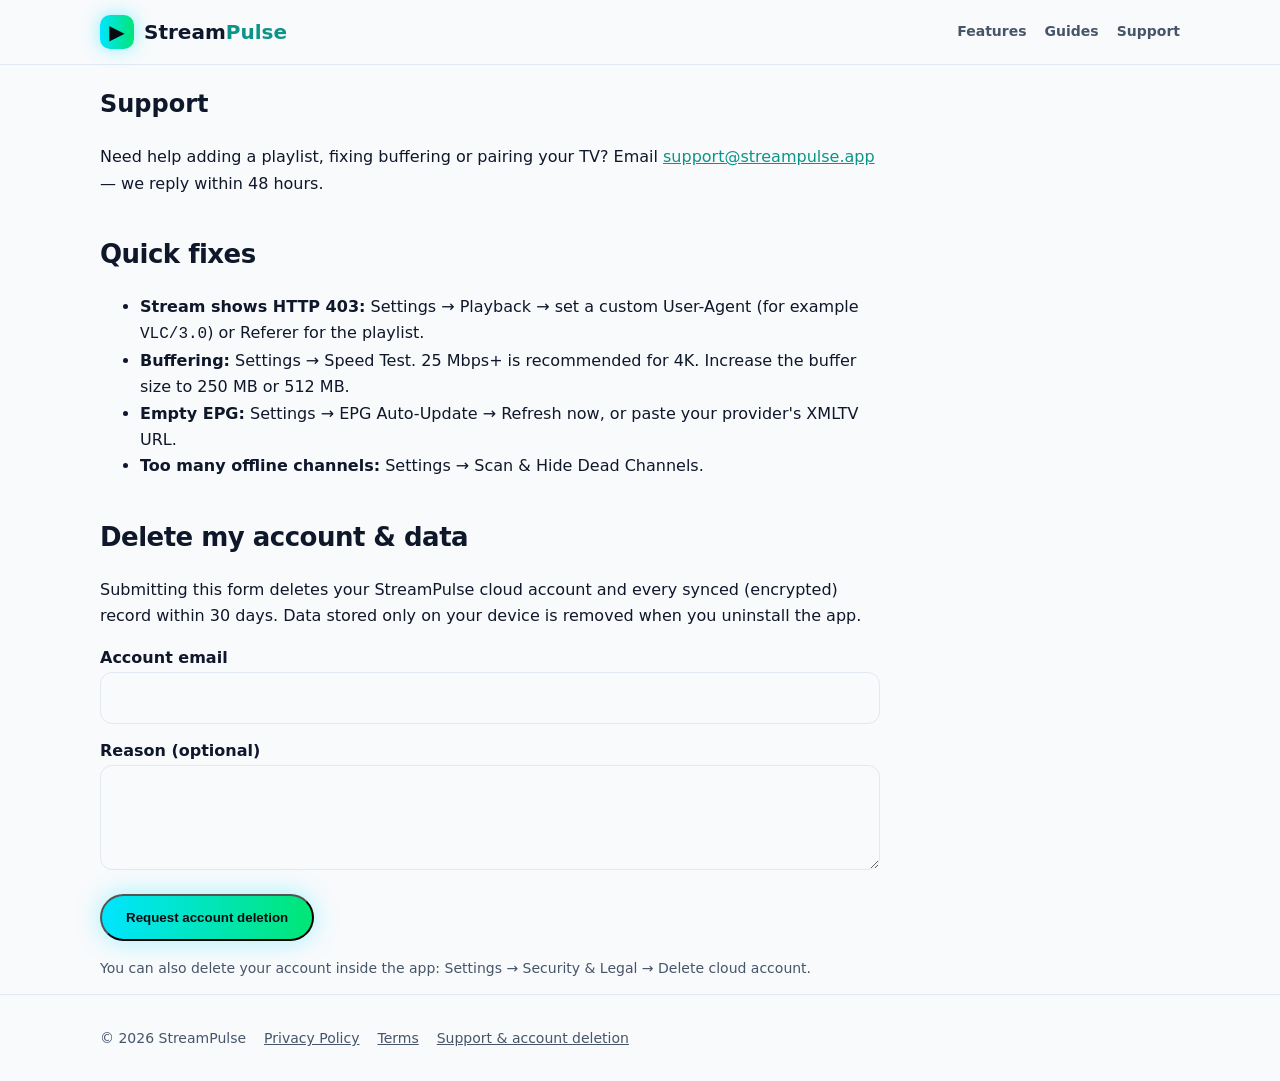
==== support.html @ 14eb7f51 "StreamPulse website: landing page, guides, legal and store files Co-Authored-By: Claude Opus 5.5 <no" ====
<!doctype html>
<html lang="en"><head><meta charset="utf-8"><meta name="viewport" content="width=device-width,initial-scale=1">
<title>Support & Account Deletion | StreamPulse</title><meta name="description" content="Get help with StreamPulse or delete your account.">
<link rel="canonical" href="https://sunilkumar101.github.io/streampulse-web/support.html"><meta name="theme-color" content="#080A0F">
<link rel="stylesheet" href="assets/site.css"></head><body>
<header class="top"><div class="wrap"><a class="brand" href="./"><i>▶</i><span>Stream<b>Pulse</b></span></a>
<nav><a href="./#features">Features</a><a href="guides/">Guides</a><a href="support.html">Support</a></nav></div></header>
<main class="wrap"><article>
<h1>Support</h1>
<p>Need help adding a playlist, fixing buffering or pairing your TV? Email <a href="mailto:support@streampulse.app">support@streampulse.app</a> — we reply within 48 hours.</p>
<h2>Quick fixes</h2>
<ul>
<li><b>Stream shows HTTP 403:</b> Settings → Playback → set a custom User-Agent (for example <code>VLC/3.0</code>) or Referer for the playlist.</li>
<li><b>Buffering:</b> Settings → Speed Test. 25 Mbps+ is recommended for 4K. Increase the buffer size to 250 MB or 512 MB.</li>
<li><b>Empty EPG:</b> Settings → EPG Auto-Update → Refresh now, or paste your provider's XMLTV URL.</li>
<li><b>Too many offline channels:</b> Settings → Scan &amp; Hide Dead Channels.</li>
</ul>
<h2 id="delete">Delete my account &amp; data</h2>
<p>Submitting this form deletes your StreamPulse cloud account and every synced (encrypted) record within 30 days. Data stored only on your device is removed when you uninstall the app.</p>
<form action="mailto:support@streampulse.app" method="post" enctype="text/plain">
<label for="email">Account email</label><input id="email" name="email" type="email" required>
<label for="reason">Reason (optional)</label><textarea id="reason" name="reason" rows="3"></textarea>
<input type="hidden" name="request" value="DELETE_ACCOUNT">
<p><button class="btn neon" type="submit">Request account deletion</button></p>
</form>
<p class="legal">You can also delete your account inside the app: Settings → Security &amp; Legal → Delete cloud account.</p>
</article></main>
<footer><div class="wrap"><span>© 2026 StreamPulse</span><a href="privacy-policy.html">Privacy Policy</a>
<a href="terms.html">Terms</a><a href="support.html">Support &amp; account deletion</a></div></footer></body></html>
---- assets/site.css ----
:root{--bg:#080A0F;--surface:#121621;--text:#F8FAFC;--muted:#94A3B8;--border:rgba(255,255,255,.08);--emerald:#00E676;--cyan:#00E5FF;--gold:#F5C518}
@media (prefers-color-scheme:light){:root{--bg:#F8FAFC;--surface:#FFFFFF;--text:#0F172A;--muted:#475569;--border:#E2E8F0;--emerald:#0D9488;--cyan:#0D9488}}
*{box-sizing:border-box}html{scroll-behavior:smooth}
body{margin:0;background:var(--bg);color:var(--text);font:16px/1.65 Inter,system-ui,-apple-system,Segoe UI,Roboto,sans-serif}
a{color:var(--cyan)}img{max-width:100%;height:auto}
.wrap{max-width:1120px;margin:0 auto;padding:0 20px}
header.top{position:sticky;top:0;z-index:5;background:color-mix(in srgb,var(--bg) 88%,transparent);backdrop-filter:blur(12px);border-bottom:1px solid var(--border)}
header.top .wrap{display:flex;align-items:center;gap:16px;height:64px}
.brand{display:flex;align-items:center;gap:10px;font-weight:800;font-size:20px;color:var(--text);text-decoration:none}
.brand i{width:34px;height:34px;border-radius:10px;background:linear-gradient(90deg,#00E5FF,#00E676);display:grid;place-items:center;color:#080A0F;font-style:normal;box-shadow:0 0 18px rgba(0,229,255,.45)}
.brand b{color:var(--cyan)}
nav{margin-left:auto;display:flex;gap:18px;flex-wrap:wrap}nav a{color:var(--muted);text-decoration:none;font-weight:600;font-size:14px}nav a:hover{color:var(--text)}
.hero{padding:72px 0 40px;background:radial-gradient(60% 50% at 70% 10%,rgba(180,83,9,.25),transparent 70%)}
.hero h1{font-size:clamp(34px,6vw,60px);line-height:1.08;margin:12px 0 16px;letter-spacing:-.03em}
.hero p.lead{font-size:19px;color:var(--muted);max-width:640px}
.pill{display:inline-flex;gap:8px;align-items:center;padding:6px 14px;border-radius:999px;background:var(--surface);border:1px solid var(--border);font-size:12px;font-weight:800;letter-spacing:.06em;color:var(--emerald)}
.cta{display:flex;gap:12px;flex-wrap:wrap;margin-top:28px}
.btn{display:inline-flex;align-items:center;gap:10px;padding:14px 24px;border-radius:999px;font-weight:800;text-decoration:none}
.btn.neon{background:linear-gradient(90deg,#00E5FF,#00E676);color:#080A0F;box-shadow:0 0 24px rgba(0,229,255,.35)}
.btn.ghost{border:1px solid var(--border);color:var(--text)}
.grid{display:grid;gap:16px;grid-template-columns:repeat(auto-fit,minmax(240px,1fr))}
.card{background:var(--surface);border:1px solid var(--border);border-radius:20px;padding:22px}
.card h3{margin:.2em 0 .4em}
.bento{border-radius:20px;padding:22px;color:#fff;min-height:140px}
.b1{background:linear-gradient(135deg,#B45309,#451A03)}.b2{background:linear-gradient(135deg,#1D4ED8,#172554)}.b3{background:linear-gradient(135deg,#7E22CE,#3B0764)}.b4{background:linear-gradient(135deg,#BE123C,#4C0519)}.b5{background:linear-gradient(135deg,#047857,#064E3B)}
section{padding:48px 0}h2{font-size:clamp(26px,4vw,38px);letter-spacing:-.02em;margin:0 0 18px}
details{background:var(--surface);border:1px solid var(--border);border-radius:16px;padding:16px 20px;margin:10px 0}summary{cursor:pointer;font-weight:700}
.legal{color:var(--muted);font-size:14px}
article{max-width:780px}article h2{font-size:26px;margin-top:36px}
table{width:100%;border-collapse:collapse}th,td{text-align:left;padding:10px;border-bottom:1px solid var(--border)}
form label{display:block;font-weight:600;margin-top:14px}form input,form textarea,form select{width:100%;padding:12px;border-radius:12px;border:1px solid var(--border);background:var(--bg);color:var(--text);font:inherit}
footer{border-top:1px solid var(--border);padding:32px 0;color:var(--muted);font-size:14px}footer .wrap{display:flex;gap:18px;flex-wrap:wrap}footer a{color:var(--muted)}
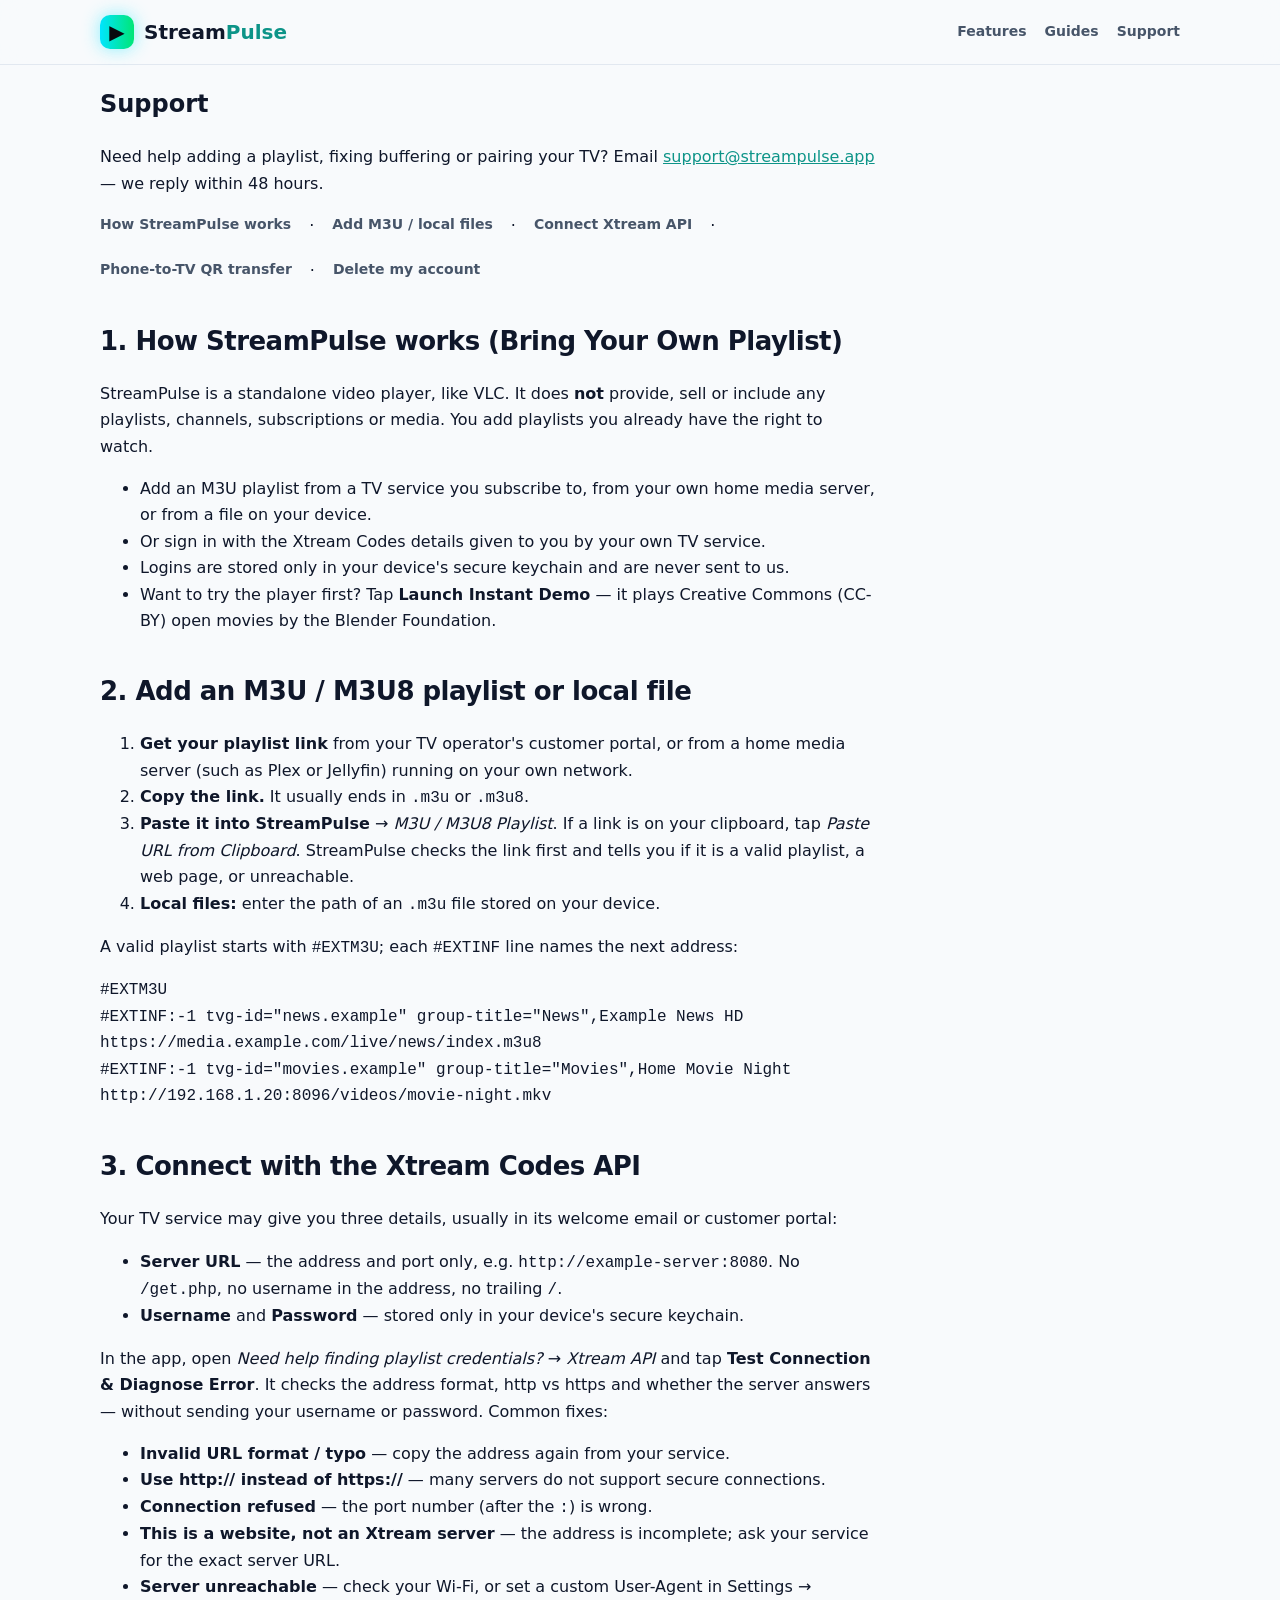
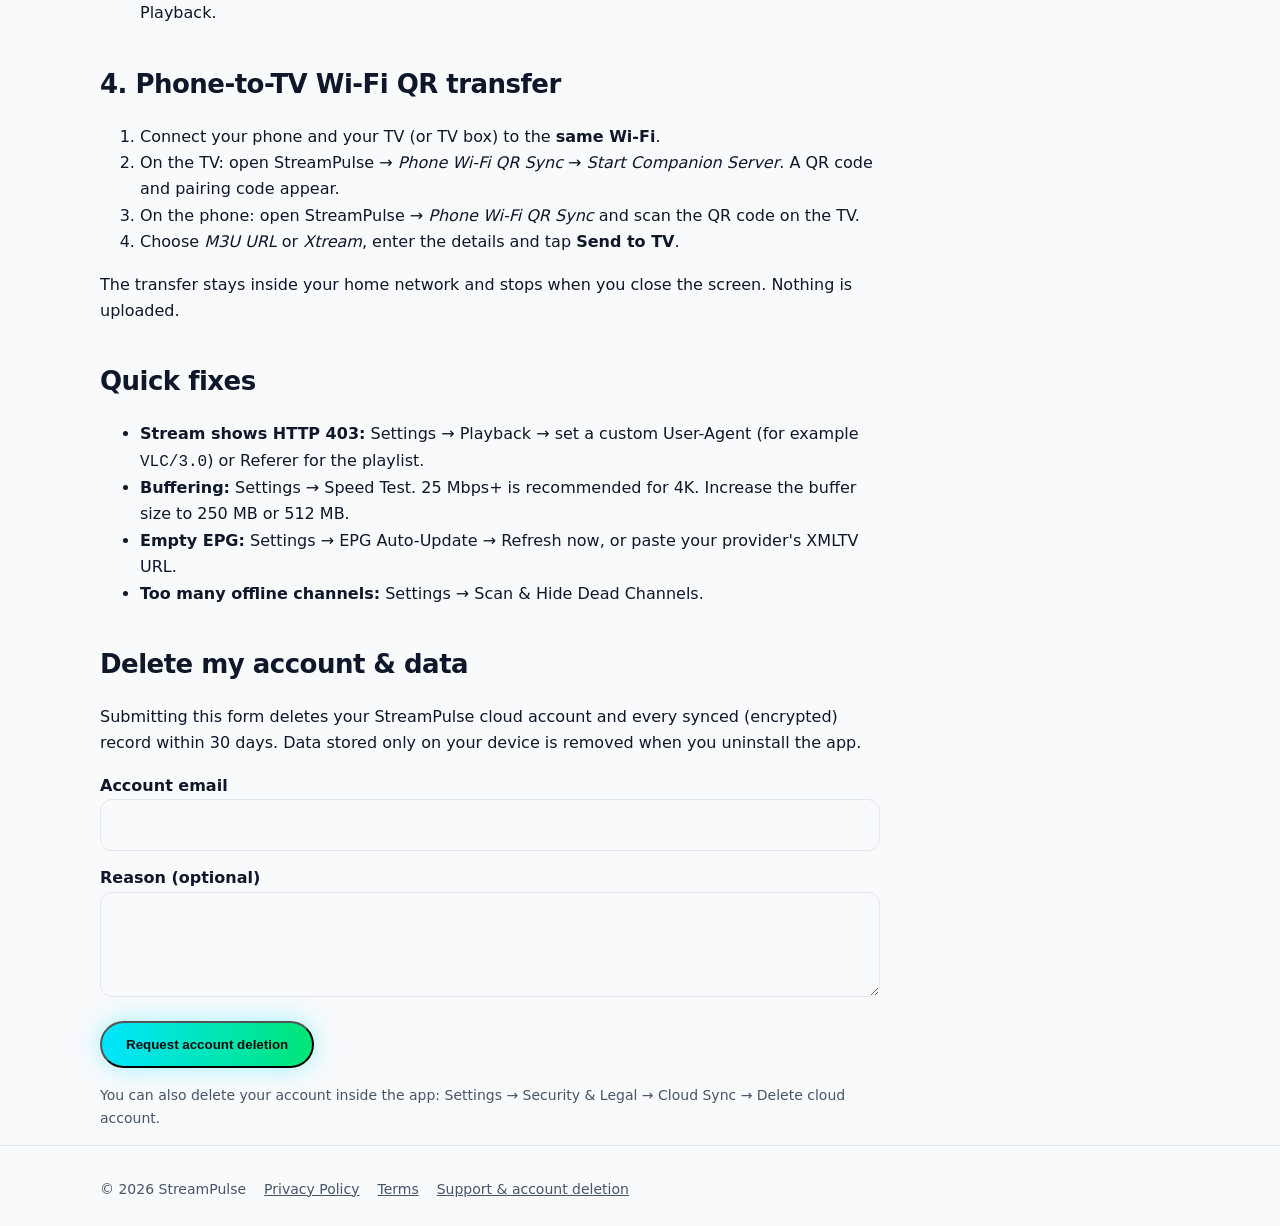
==== commit 591e3436: "Support: 4-part setup guide; terms: demo is Blender CC-BY only - support.html: How StreamPulse works" ====
--- a/support.html
+++ b/support.html
@@ -8,6 +8,54 @@
 <main class="wrap"><article>
 <h1>Support</h1>
 <p>Need help adding a playlist, fixing buffering or pairing your TV? Email <a href="mailto:support@streampulse.app">support@streampulse.app</a> — we reply within 48 hours.</p>
+<nav class="toc"><a href="#how-it-works">How StreamPulse works</a> · <a href="#m3u">Add M3U / local files</a> · <a href="#xtream">Connect Xtream API</a> · <a href="#phone-to-tv">Phone-to-TV QR transfer</a> · <a href="#delete">Delete my account</a></nav>
+
+<h2 id="how-it-works">1. How StreamPulse works (Bring Your Own Playlist)</h2>
+<p>StreamPulse is a standalone video player, like VLC. It does <b>not</b> provide, sell or include any playlists, channels, subscriptions or media. You add playlists you already have the right to watch.</p>
+<ul>
+<li>Add an M3U playlist from a TV service you subscribe to, from your own home media server, or from a file on your device.</li>
+<li>Or sign in with the Xtream Codes details given to you by your own TV service.</li>
+<li>Logins are stored only in your device's secure keychain and are never sent to us.</li>
+<li>Want to try the player first? Tap <b>Launch Instant Demo</b> — it plays Creative Commons (CC-BY) open movies by the Blender Foundation.</li>
+</ul>
+
+<h2 id="m3u">2. Add an M3U / M3U8 playlist or local file</h2>
+<ol>
+<li><b>Get your playlist link</b> from your TV operator's customer portal, or from a home media server (such as Plex or Jellyfin) running on your own network.</li>
+<li><b>Copy the link.</b> It usually ends in <code>.m3u</code> or <code>.m3u8</code>.</li>
+<li><b>Paste it into StreamPulse</b> → <i>M3U / M3U8 Playlist</i>. If a link is on your clipboard, tap <i>Paste URL from Clipboard</i>. StreamPulse checks the link first and tells you if it is a valid playlist, a web page, or unreachable.</li>
+<li><b>Local files:</b> enter the path of an <code>.m3u</code> file stored on your device.</li>
+</ol>
+<p>A valid playlist starts with <code>#EXTM3U</code>; each <code>#EXTINF</code> line names the next address:</p>
+<pre><code>#EXTM3U
+#EXTINF:-1 tvg-id="news.example" group-title="News",Example News HD
+https://media.example.com/live/news/index.m3u8
+#EXTINF:-1 tvg-id="movies.example" group-title="Movies",Home Movie Night
+http://192.168.1.20:8096/videos/movie-night.mkv</code></pre>
+
+<h2 id="xtream">3. Connect with the Xtream Codes API</h2>
+<p>Your TV service may give you three details, usually in its welcome email or customer portal:</p>
+<ul>
+<li><b>Server URL</b> — the address and port only, e.g. <code>http://example-server:8080</code>. No <code>/get.php</code>, no username in the address, no trailing <code>/</code>.</li>
+<li><b>Username</b> and <b>Password</b> — stored only in your device's secure keychain.</li>
+</ul>
+<p>In the app, open <i>Need help finding playlist credentials?</i> → <i>Xtream API</i> and tap <b>Test Connection &amp; Diagnose Error</b>. It checks the address format, http vs https and whether the server answers — without sending your username or password. Common fixes:</p>
+<ul>
+<li><b>Invalid URL format / typo</b> — copy the address again from your service.</li>
+<li><b>Use http:// instead of https://</b> — many servers do not support secure connections.</li>
+<li><b>Connection refused</b> — the port number (after the <code>:</code>) is wrong.</li>
+<li><b>This is a website, not an Xtream server</b> — the address is incomplete; ask your service for the exact server URL.</li>
+<li><b>Server unreachable</b> — check your Wi-Fi, or set a custom User-Agent in Settings → Playback.</li>
+</ul>
+
+<h2 id="phone-to-tv">4. Phone-to-TV Wi-Fi QR transfer</h2>
+<ol>
+<li>Connect your phone and your TV (or TV box) to the <b>same Wi-Fi</b>.</li>
+<li>On the TV: open StreamPulse → <i>Phone Wi-Fi QR Sync</i> → <i>Start Companion Server</i>. A QR code and pairing code appear.</li>
+<li>On the phone: open StreamPulse → <i>Phone Wi-Fi QR Sync</i> and scan the QR code on the TV.</li>
+<li>Choose <i>M3U URL</i> or <i>Xtream</i>, enter the details and tap <b>Send to TV</b>.</li>
+</ol>
+<p>The transfer stays inside your home network and stops when you close the screen. Nothing is uploaded.</p>
 <h2>Quick fixes</h2>
 <ul>
 <li><b>Stream shows HTTP 403:</b> Settings → Playback → set a custom User-Agent (for example <code>VLC/3.0</code>) or Referer for the playlist.</li>
@@ -23,7 +71,7 @@
 <input type="hidden" name="request" value="DELETE_ACCOUNT">
 <p><button class="btn neon" type="submit">Request account deletion</button></p>
 </form>
-<p class="legal">You can also delete your account inside the app: Settings → Security &amp; Legal → Delete cloud account.</p>
+<p class="legal">You can also delete your account inside the app: Settings → Security &amp; Legal → Cloud Sync → Delete cloud account.</p>
 </article></main>
 <footer><div class="wrap"><span>© 2026 StreamPulse</span><a href="privacy-policy.html">Privacy Policy</a>
 <a href="terms.html">Terms</a><a href="support.html">Support &amp; account deletion</a></div></footer></body></html>
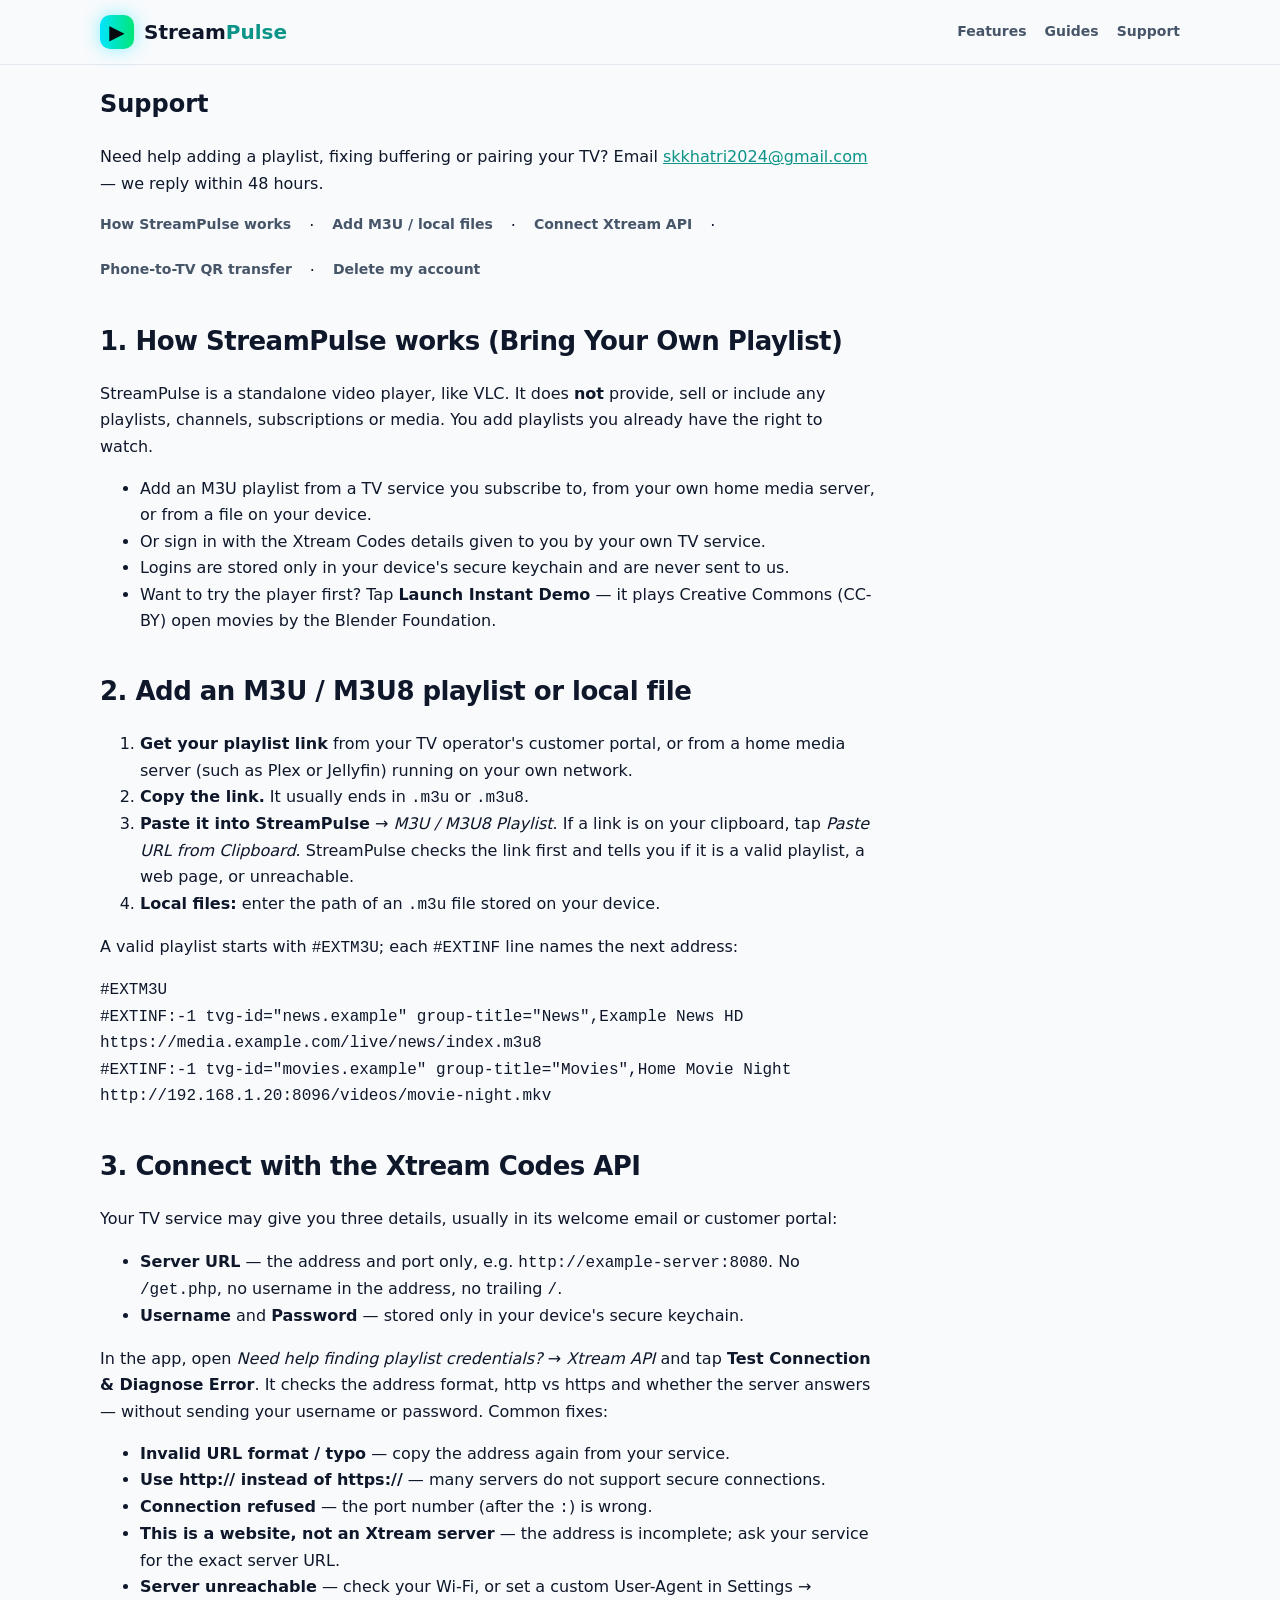
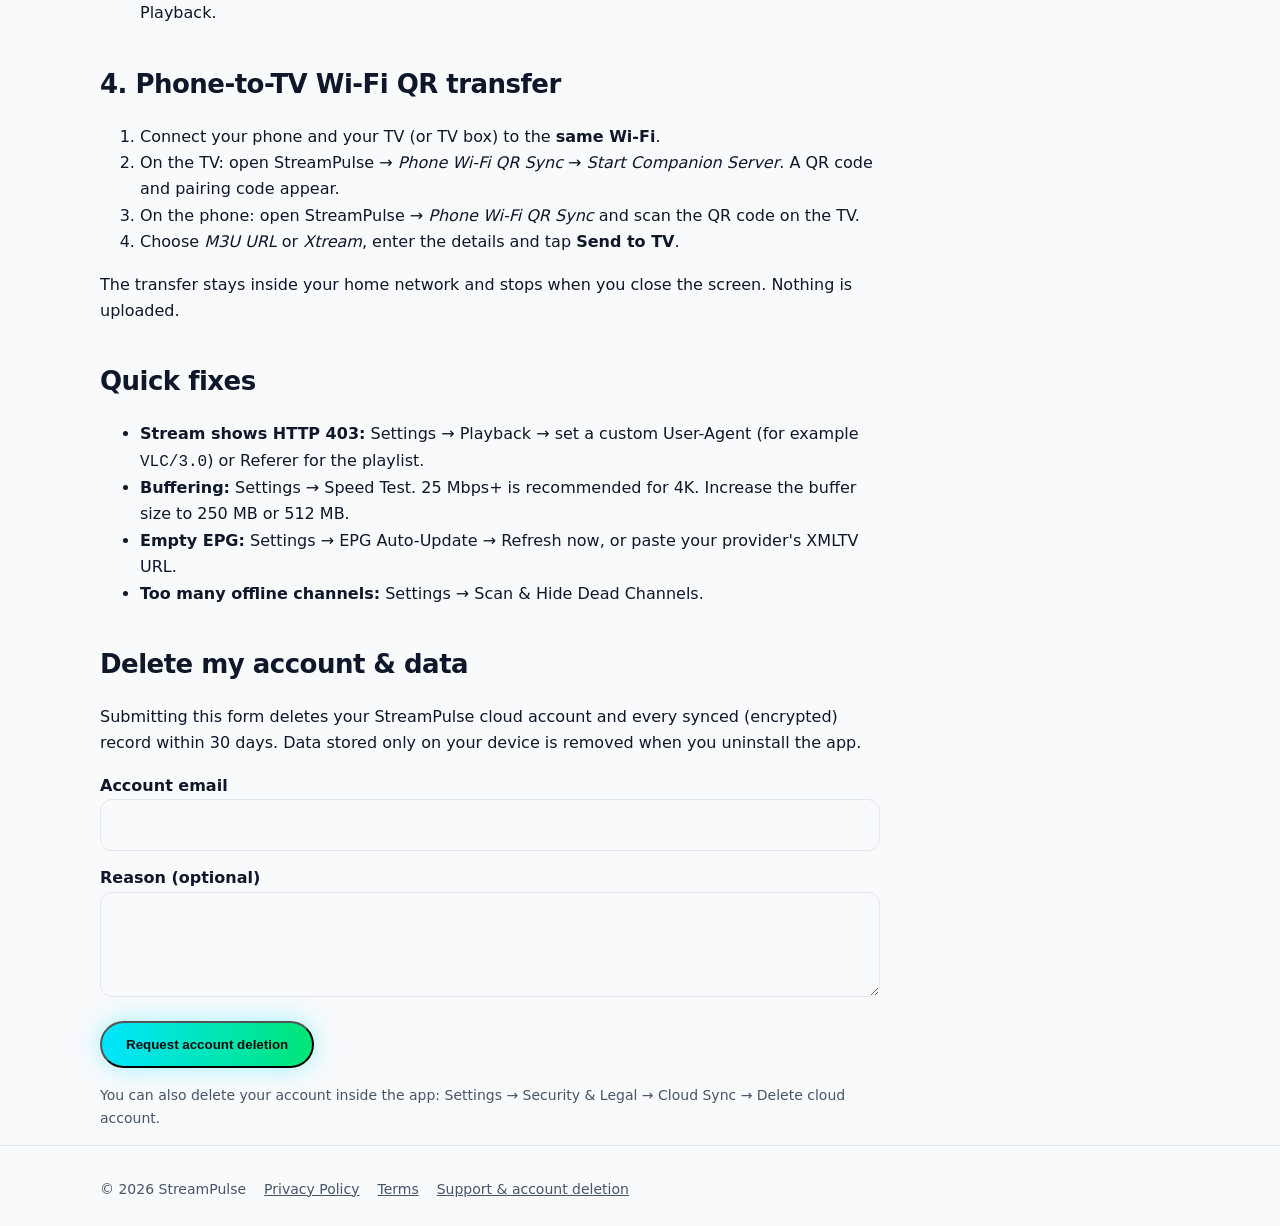
==== commit 7efa65cb: "Set real support contact and AdMob publisher ID Privacy, terms and support pages (including the acco" ====
--- a/support.html
+++ b/support.html
@@ -7,7 +7,7 @@
 <nav><a href="./#features">Features</a><a href="guides/">Guides</a><a href="support.html">Support</a></nav></div></header>
 <main class="wrap"><article>
 <h1>Support</h1>
-<p>Need help adding a playlist, fixing buffering or pairing your TV? Email <a href="mailto:support@streampulse.app">support@streampulse.app</a> — we reply within 48 hours.</p>
+<p>Need help adding a playlist, fixing buffering or pairing your TV? Email <a href="mailto:skkhatri2024@gmail.com">skkhatri2024@gmail.com</a> — we reply within 48 hours.</p>
 <nav class="toc"><a href="#how-it-works">How StreamPulse works</a> · <a href="#m3u">Add M3U / local files</a> · <a href="#xtream">Connect Xtream API</a> · <a href="#phone-to-tv">Phone-to-TV QR transfer</a> · <a href="#delete">Delete my account</a></nav>
 
 <h2 id="how-it-works">1. How StreamPulse works (Bring Your Own Playlist)</h2>
@@ -65,7 +65,7 @@
 </ul>
 <h2 id="delete">Delete my account &amp; data</h2>
 <p>Submitting this form deletes your StreamPulse cloud account and every synced (encrypted) record within 30 days. Data stored only on your device is removed when you uninstall the app.</p>
-<form action="mailto:support@streampulse.app" method="post" enctype="text/plain">
+<form action="mailto:skkhatri2024@gmail.com" method="post" enctype="text/plain">
 <label for="email">Account email</label><input id="email" name="email" type="email" required>
 <label for="reason">Reason (optional)</label><textarea id="reason" name="reason" rows="3"></textarea>
 <input type="hidden" name="request" value="DELETE_ACCOUNT">
